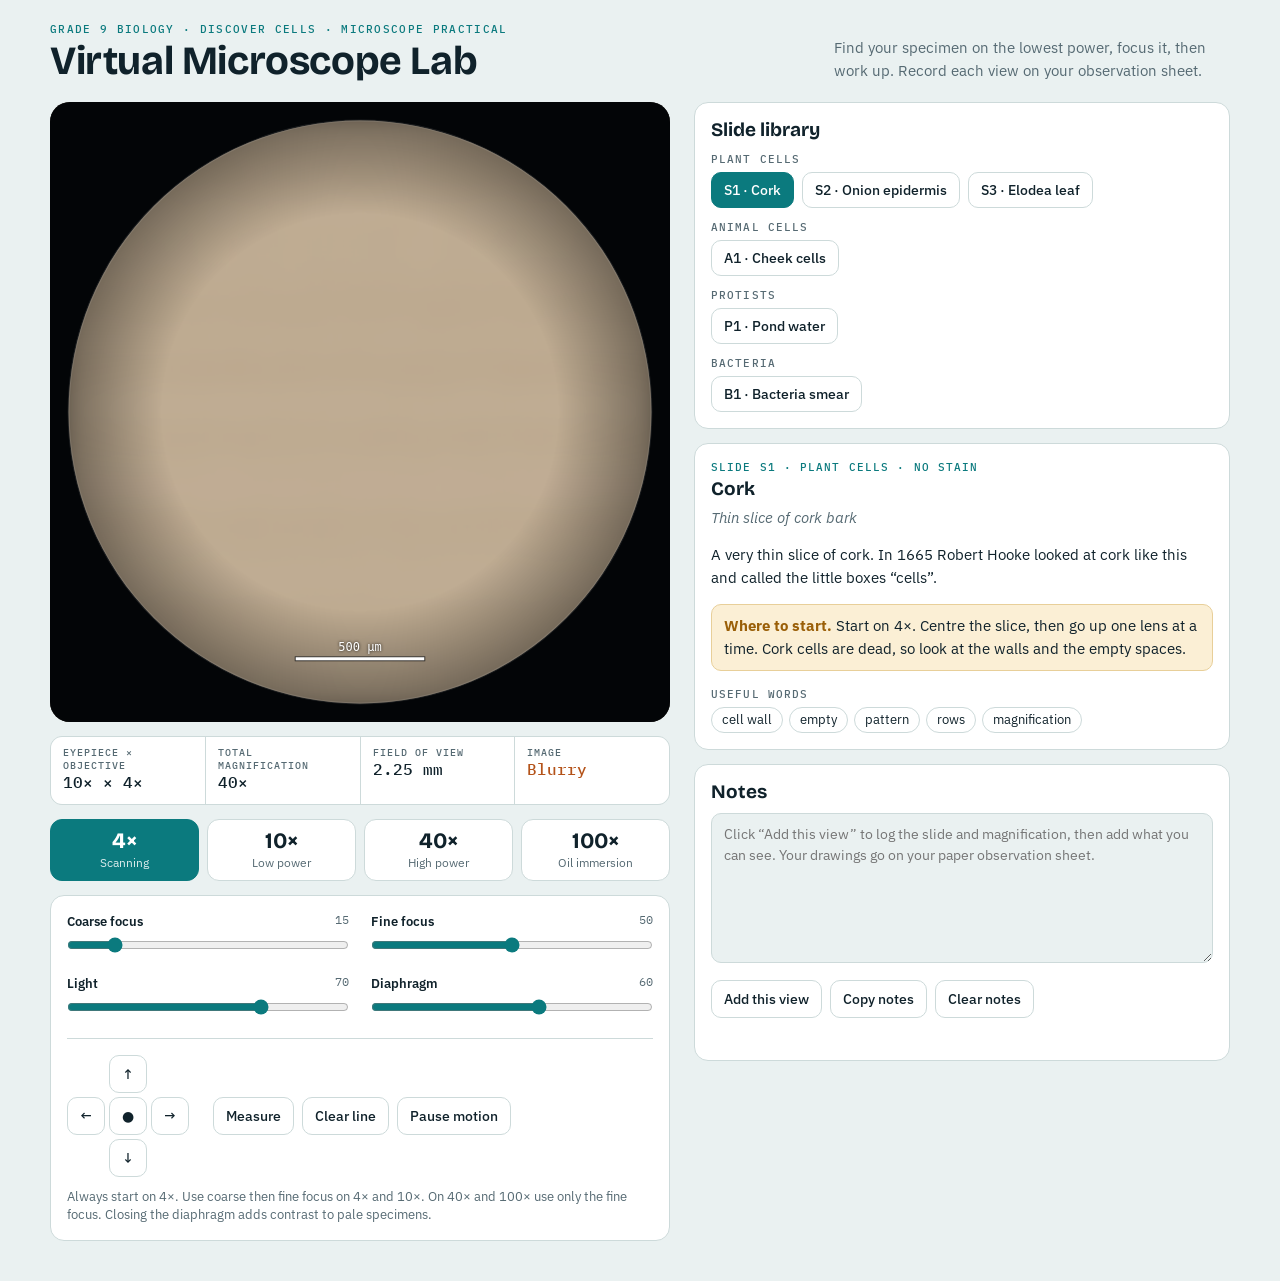
==== index.html @ e0760322 "Add Grade 9 virtual microscope" ====
<!doctype html>
<html lang="en">
<head>
<meta charset="utf-8">
<meta name="viewport" content="width=device-width,initial-scale=1">
<title>Virtual Microscope Lab</title>
<link rel="preconnect" href="https://fonts.googleapis.com">
<link rel="preconnect" href="https://fonts.gstatic.com" crossorigin>
<link href="https://fonts.googleapis.com/css2?family=Bricolage+Grotesque:opsz,wght@12..96,500;12..96,700&family=IBM+Plex+Mono:wght@400;500&family=IBM+Plex+Sans:wght@400;500;600&display=swap" rel="stylesheet">
<style>html{color-scheme:light dark}body{margin:0}</style>
<style>
/* Layout: eyepiece view, objectives and controls on the left; slide library, specimen notes and notebook on the right. */
:root{
  --bg:#eaf1f1; --surface:#ffffff; --ink:#10222b; --muted:#566a73; --line:#cddada;
  --accent:#0b7a7e; --accent-ink:#ffffff; --amber:#9a5f08; --amber-bg:#fbefd5; --amber-line:#e8cf99;
  --field:#05080b; --good:#1c7c4a; --warn:#b4531a;
  --display:'Bricolage Grotesque',system-ui,sans-serif;
  --body:'IBM Plex Sans',system-ui,-apple-system,'Segoe UI',sans-serif;
  --mono:'IBM Plex Mono',ui-monospace,Menlo,Consolas,monospace;
}
@media (prefers-color-scheme: dark){
  :root:not([data-theme="light"]){
    --bg:#0c1417; --surface:#131f24; --ink:#e4eff0; --muted:#8ba2a8; --line:#243940;
    --accent:#43c0c4; --accent-ink:#04191a; --amber:#e8ad3f; --amber-bg:#2b2412; --amber-line:#5a4720;
    --field:#020405; --good:#5bd08f; --warn:#f0925c; color-scheme:dark;
  }
}
:root[data-theme="dark"]{
  --bg:#0c1417; --surface:#131f24; --ink:#e4eff0; --muted:#8ba2a8; --line:#243940;
  --accent:#43c0c4; --accent-ink:#04191a; --amber:#e8ad3f; --amber-bg:#2b2412; --amber-line:#5a4720;
  --field:#020405; --good:#5bd08f; --warn:#f0925c; color-scheme:dark;
}
*{box-sizing:border-box}
body{background:var(--bg);color:var(--ink);font-family:var(--body);font-size:15px;line-height:1.5;
  padding-block:22px 40px;padding-left:max(16px,env(safe-area-inset-left,0px));padding-right:max(16px,env(safe-area-inset-right,0px))}
.app{max-width:1180px;margin:0 auto}
.top{display:flex;flex-wrap:wrap;gap:8px 32px;align-items:flex-end;justify-content:space-between;margin-bottom:20px}
.kicker{margin:0 0 4px;font:500 11px var(--mono);letter-spacing:.12em;text-transform:uppercase;color:var(--accent)}
h1{margin:0;font:700 clamp(26px,4.6vw,40px)/1.05 var(--display);letter-spacing:-.01em;text-wrap:balance}
.lede{margin:0;max-width:44ch;color:var(--muted)}
.lab{display:grid;grid-template-columns:minmax(0,620px) minmax(0,1fr);gap:24px;align-items:start}
@media (max-width:880px){.lab{grid-template-columns:minmax(0,1fr)}}
.left,.right{display:flex;flex-direction:column;gap:14px;min-width:0}
.card{background:var(--surface);border:1px solid var(--line);border-radius:14px;padding:16px}
h2{margin:0 0 10px;font:700 19px/1.2 var(--display);text-wrap:balance}
h3{margin:16px 0 6px;font:500 11px var(--mono);letter-spacing:.1em;text-transform:uppercase;color:var(--muted)}

.stage{position:relative;width:100%;aspect-ratio:1;background:var(--field);border-radius:20px;overflow:hidden;touch-action:none;outline-offset:3px}
.stage canvas{position:absolute;inset:0;width:100%;height:100%;display:block}
#ov{cursor:grab}
.stage.measuring #ov{cursor:crosshair}
.stage.dragging #ov{cursor:grabbing}
.stage .alert{position:absolute;left:12px;right:12px;top:12px;z-index:2;background:var(--amber-bg);color:var(--ink);border:1px solid var(--amber-line);border-radius:10px;padding:8px 12px;font-size:13.5px;pointer-events:none}
.readout{display:grid;grid-template-columns:repeat(4,minmax(0,1fr));gap:1px;background:var(--line);border:1px solid var(--line);border-radius:12px;overflow:hidden}
@media (max-width:520px){.readout{grid-template-columns:repeat(2,minmax(0,1fr))}}
.readout div{background:var(--surface);padding:9px 12px}
.readout small{display:block;font:500 10px var(--mono);letter-spacing:.1em;text-transform:uppercase;color:var(--muted)}
.readout b{font:500 16px var(--mono);font-variant-numeric:tabular-nums}
#rFocus.ok{color:var(--good)} #rFocus.bad{color:var(--warn)}

.turret{display:grid;grid-template-columns:repeat(4,minmax(0,1fr));gap:8px}
.obj{border:1px solid var(--line);background:var(--surface);color:var(--ink);border-radius:12px;padding:10px 6px;cursor:pointer;font-family:var(--body);text-align:center}
.obj b{display:block;font:700 22px/1 var(--display)}
.obj span{display:block;margin-top:3px;font-size:12px;color:var(--muted)}
.obj[aria-pressed="true"]{background:var(--accent);border-color:var(--accent);color:var(--accent-ink)}
.obj[aria-pressed="true"] span{color:inherit;opacity:.85}
button:focus-visible,input:focus-visible,textarea:focus-visible{outline:3px solid var(--accent);outline-offset:2px}
.stage:focus-visible{outline:3px solid var(--accent)}

.sliders{display:grid;grid-template-columns:repeat(2,minmax(0,1fr));gap:14px 22px}
@media (max-width:520px){.sliders{grid-template-columns:minmax(0,1fr)}}
.sliders label{display:flex;justify-content:space-between;font-weight:600;font-size:13px}
.sliders label span{font:400 12px var(--mono);color:var(--muted)}
input[type=range]{width:100%;accent-color:var(--accent);margin:6px 0 0}
.stagebar{display:flex;flex-wrap:wrap;gap:14px 24px;align-items:center;margin-top:16px;padding-top:16px;border-top:1px solid var(--line)}
.dpad{display:grid;grid-template-columns:repeat(3,38px);grid-template-rows:repeat(3,38px);gap:4px}
.dpad button{grid-area:auto}
.btn{border:1px solid var(--line);background:var(--surface);color:var(--ink);border-radius:10px;padding:8px 12px;font:500 14px var(--body);cursor:pointer;min-height:38px}
.btn:hover{border-color:var(--accent)}
.btn[aria-pressed="true"]{background:var(--accent);color:var(--accent-ink);border-color:var(--accent)}
.btnrow{display:flex;flex-wrap:wrap;gap:8px}
.tiny{margin:10px 0 0;font-size:12.5px;color:var(--muted)}

.group{margin:0 0 12px}
.group:last-child{margin:0}
.group h3{margin:0 0 6px}
.slides{display:flex;flex-wrap:wrap;gap:8px}
.slide{border:1px solid var(--line);background:var(--surface);color:var(--ink);border-radius:10px;padding:8px 12px;font:500 14px var(--body);cursor:pointer;text-align:left}
.slide:hover{border-color:var(--accent)}
.slide[aria-pressed="true"]{background:var(--accent);border-color:var(--accent);color:var(--accent-ink)}
.tag{margin:0 0 4px;font:500 11px var(--mono);letter-spacing:.1em;text-transform:uppercase;color:var(--accent)}
.sci{margin:-4px 0 10px;font-style:italic;color:var(--muted)}
.hint{background:var(--amber-bg);border:1px solid var(--amber-line);color:var(--ink);border-radius:10px;padding:10px 12px;margin:12px 0 0}
.hint b{color:var(--amber)}
.words{display:flex;flex-wrap:wrap;gap:6px;list-style:none;margin:0;padding:0}
.words li{border:1px solid var(--line);border-radius:999px;padding:2px 10px;font-size:13px}
.tasks{margin:0;padding-left:20px;display:grid;gap:8px}
.tasks b{font-weight:600;color:var(--accent)}
.formula{margin:12px 0 0;padding:10px 12px;border-left:3px solid var(--accent);background:var(--bg);font:400 13px/1.5 var(--mono)}
textarea{width:100%;min-height:150px;resize:vertical;border:1px solid var(--line);border-radius:10px;background:var(--bg);color:var(--ink);padding:10px 12px;font:400 14px/1.5 var(--body)}
.notebar{display:flex;flex-wrap:wrap;gap:8px;margin:10px 0 0}
.status{min-height:1.4em;margin:8px 0 0;font-size:13px;color:var(--good)}
</style>
</head>
<body>


<div class="app">
  <header class="top">
    <div>
      <p class="kicker">Grade 9 Biology · Discover cells · Microscope practical</p>
      <h1>Virtual Microscope Lab</h1>
    </div>
    <p class="lede">Find your specimen on the lowest power, focus it, then work up. Record each view on your observation sheet.</p>
  </header>

  <main class="lab">
    <section class="left" aria-label="Microscope">
      <div class="stage" id="stage" tabindex="0" role="application" aria-label="Microscope view. Drag or use the arrow keys to move the slide.">
        <canvas id="view"></canvas>
        <canvas id="ov"></canvas>
        <div class="alert" id="alert" role="status" hidden></div>
      </div>

      <div class="readout" aria-live="polite">
        <div><small>Eyepiece × objective</small><b id="rEq">10× × 4×</b></div>
        <div><small>Total magnification</small><b id="rMag">40×</b></div>
        <div><small>Field of view</small><b id="rFov">2.25 mm</b></div>
        <div><small>Image</small><b id="rFocus">Blurry</b></div>
      </div>

      <div class="turret" id="turret" role="group" aria-label="Objective lens"></div>

      <div class="card">
        <div class="sliders">
          <div><label for="coarse">Coarse focus <span id="vCoarse"></span></label><input id="coarse" type="range" min="0" max="100" step="1" value="15"></div>
          <div><label for="fine">Fine focus <span id="vFine"></span></label><input id="fine" type="range" min="0" max="100" step="1" value="50"></div>
          <div><label for="light">Light <span id="vLight"></span></label><input id="light" type="range" min="0" max="100" step="1" value="70"></div>
          <div><label for="dia">Diaphragm <span id="vDia"></span></label><input id="dia" type="range" min="0" max="100" step="1" value="60"></div>
        </div>
        <div class="stagebar">
          <div class="dpad" aria-label="Move the slide">
            <span></span><button class="btn" data-move="up" aria-label="Move slide up">↑</button><span></span>
            <button class="btn" data-move="left" aria-label="Move slide left">←</button><button class="btn" data-move="home" aria-label="Centre the slide">●</button><button class="btn" data-move="right" aria-label="Move slide right">→</button>
            <span></span><button class="btn" data-move="down" aria-label="Move slide down">↓</button><span></span>
          </div>
          <div class="btnrow">
            <button class="btn" id="measure" aria-pressed="false">Measure</button>
            <button class="btn" id="clearM">Clear line</button>
            <button class="btn" id="pause" aria-pressed="false">Pause motion</button>
          </div>
        </div>
        <p class="tiny">Always start on 4×. Use coarse then fine focus on 4× and 10×. On 40× and 100× use only the fine focus. Closing the diaphragm adds contrast to pale specimens.</p>
      </div>
    </section>

    <section class="right" aria-label="Slides and notes">
      <div class="card">
        <h2>Slide library</h2>
        <div id="slides"></div>
      </div>
      <div class="card" id="info"></div>
      <div class="card">
        <h2>Notes</h2>
        <textarea id="notes" aria-label="Notes" placeholder="Click “Add this view” to log the slide and magnification, then add what you can see. Your drawings go on your paper observation sheet."></textarea>
        <div class="notebar">
          <button class="btn" id="addView">Add this view</button>
          <button class="btn" id="copyNotes">Copy notes</button>
          <button class="btn" id="clearNotes">Clear notes</button>
        </div>
        <p class="status" id="status" role="status"></p>
      </div>
    </section>
  </main>
</div>

<script>
(()=>{
'use strict';
const TAU=Math.PI*2;
const $=(s,r=document)=>r.querySelector(s);

/* ---------- seeded random helpers ---------- */
function mulberry(a){return function(){a|=0;a=a+0x6D2B79F5|0;let t=Math.imul(a^a>>>15,1|a);t=t+Math.imul(t^t>>>7,61|t)^t;return((t^t>>>14)>>>0)/4294967296}}
function hash(x,y,s){let h=Math.imul(x|0,374761393)^Math.imul(y|0,668265263)^Math.imul((s|0)+1,1274126177);h=Math.imul(h^(h>>>13),1103515245);return(h^(h>>>16))>>>0}
const rngAt=(x,y,s=0)=>mulberry(hash(x,y,s));

/* ---------- optics ---------- */
const OBJ=[{m:4,name:'Scanning'},{m:10,name:'Low power'},{m:40,name:'High power'},{m:100,name:'Oil immersion'}];
const FOVK=9000;                       /* field of view (µm) = 9000 ÷ objective power */
const OFFSET=[0,2.5,-3.2,4.8];         /* small focus shift between lenses */
const BLURK=[0.5,0.9,1.8,3.2];         /* depth of field gets shallower at high power */

/* ---------- drawing helpers ---------- */
const mw=(V,a,px=1.2)=>Math.max(a,px/V.s);
function world(ctx,V,fn){ctx.save();ctx.translate(V.Wc/2,V.Wc/2);ctx.scale(V.s,V.s);ctx.translate(-V.cx,-V.cy);fn();ctx.restore()}
function eachCell(V,size,pad,cb){
  const hw=V.Wc/2/V.s;
  const x0=Math.floor((V.cx-hw)/size)-pad,x1=Math.floor((V.cx+hw)/size)+pad;
  const y0=Math.floor((V.cy-hw)/size)-pad,y1=Math.floor((V.cy+hw)/size)+pad;
  for(let i=x0;i<=x1;i++)for(let j=y0;j<=y1;j++)cb(i,j);
}
const across=(V,size)=>V.Wc/V.s/size;
const noiseCache={};
function haze(ctx,V,color){
  if(!noiseCache[color]){
    const c=document.createElement('canvas');c.width=c.height=160;const x=c.getContext('2d');const r=mulberry(9);
    for(let i=0;i<900;i++){x.fillStyle=color;x.globalAlpha=.1+r()*.35;x.beginPath();x.arc(r()*160,r()*160,.6+r()*1.4,0,TAU);x.fill()}
    noiseCache[color]=c;
  }
  ctx.save();ctx.fillStyle=ctx.createPattern(noiseCache[color],'repeat');
  ctx.translate(-(V.cx*V.s)%160,-(V.cy*V.s)%160);ctx.fillRect(-160,-160,V.Wc+320,V.Wc+320);ctx.restore();
}
function blob(ctx,pts){ /* smooth closed curve through points */
  const n=pts.length;ctx.beginPath();
  ctx.moveTo((pts[n-1][0]+pts[0][0])/2,(pts[n-1][1]+pts[0][1])/2);
  for(let i=0;i<n;i++){const p=pts[i],q=pts[(i+1)%n];ctx.quadraticCurveTo(p[0],p[1],(p[0]+q[0])/2,(p[1]+q[1])/2)}
  ctx.closePath();
}

/* ---------- specimens ---------- */
/* Bacteria */
function coccus(ctx,V,x,y,r){ctx.beginPath();ctx.arc(x,y,Math.max(r,.8/V.s),0,TAU);ctx.fillStyle='#5b2c8a';ctx.fill()}
function rod(ctx,V,x,y,a,L){ctx.beginPath();ctx.moveTo(x,y);ctx.lineTo(x+Math.cos(a)*L,y+Math.sin(a)*L);ctx.lineCap='round';ctx.strokeStyle='#c4457c';ctx.lineWidth=mw(V,1.15,1.6);ctx.stroke()}
function spiral(ctx,V,x,y,a,L){
  ctx.beginPath();
  for(let u=0;u<=L;u+=.4){const px=x+Math.cos(a)*u-Math.sin(a)*Math.sin(u*2.2)*.9,py=y+Math.sin(a)*u+Math.cos(a)*Math.sin(u*2.2)*.9;u?ctx.lineTo(px,py):ctx.moveTo(px,py)}
  ctx.lineCap='round';ctx.strokeStyle='#b83a78';ctx.lineWidth=mw(V,.8,1.4);ctx.stroke();
}
function drawBacteria(ctx,V){
  if(across(V,30)>50){haze(ctx,V,'#7a3b8f');return}
  world(ctx,V,()=>{
    eachCell(V,30,1,(i,j)=>{
      const r=rngAt(i,j,11),ox=i*30,oy=j*30,k=r();
      if(k<.25)return;
      if(k<.45){const cx=ox+5+r()*20,cy=oy+5+r()*20,n=8+(r()*10|0);
        for(let q=0;q<n;q++){const a=r()*TAU,d=Math.sqrt(r())*3.4;coccus(ctx,V,cx+Math.cos(a)*d,cy+Math.sin(a)*d,.62)}}
      else if(k<.6){let x=ox+4+r()*8,y=oy+4+r()*22,a=r()*TAU;const n=7+(r()*8|0);
        for(let q=0;q<n;q++){coccus(ctx,V,x,y,.62);a+=(r()-.5)*.5;x+=Math.cos(a)*1.25;y+=Math.sin(a)*1.25}}
      else if(k<.85){const n=3+(r()*4|0);for(let q=0;q<n;q++)rod(ctx,V,ox+3+r()*24,oy+3+r()*24,r()*TAU,3.2+r()*1.5)}
      else{for(let q=0;q<2;q++)spiral(ctx,V,ox+3+r()*18,oy+3+r()*22,r()*TAU,8)}
    });
  });
}

/* Pond water protists */
function paramecium(ctx,V,t,ph){
  const L=160,Wd=26;
  ctx.beginPath();
  for(let a=0;a<=TAU+.01;a+=TAU/40){const x=Math.cos(a)*L/2,y=Math.sin(a)*Wd*(1+.3*Math.cos(a));a?ctx.lineTo(x,y):ctx.moveTo(x,y)}
  ctx.closePath();ctx.fillStyle='rgba(205,222,230,.55)';ctx.fill();
  ctx.strokeStyle='rgba(55,95,110,.9)';ctx.lineWidth=mw(V,1.8);ctx.stroke();
  ctx.beginPath();ctx.moveTo(L*.35,-Wd*.2);ctx.quadraticCurveTo(0,Wd*.1,-L*.05,Wd*.05);ctx.strokeStyle='rgba(60,90,100,.5)';ctx.lineWidth=mw(V,3);ctx.stroke();
  ctx.beginPath();ctx.ellipse(-5,0,17,8,0,0,TAU);ctx.fillStyle='rgba(110,90,150,.5)';ctx.fill();
  ctx.beginPath();ctx.arc(-5,6,3,0,TAU);ctx.fillStyle='rgba(90,70,130,.7)';ctx.fill();
  for(const sg of [1,-1]){
    const rr=5+3*(.5+.5*Math.sin(t*.9+(sg>0?0:2)));
    ctx.beginPath();ctx.arc(sg*L*.3,0,rr,0,TAU);ctx.fillStyle='rgba(255,255,255,.75)';ctx.fill();ctx.strokeStyle='rgba(60,95,110,.6)';ctx.lineWidth=mw(V,.9,1);ctx.stroke();
    ctx.beginPath();for(let q=0;q<6;q++){const a=q*TAU/6;ctx.moveTo(sg*L*.3+Math.cos(a)*rr,Math.sin(a)*rr);ctx.lineTo(sg*L*.3+Math.cos(a)*(rr+7),Math.sin(a)*(rr+7))}
    ctx.strokeStyle='rgba(60,95,110,.4)';ctx.stroke();
  }
  ctx.fillStyle='rgba(160,170,90,.6)';
  for(let q=0;q<6;q++){ctx.beginPath();ctx.arc(Math.cos(ph*7+q*2.1)*L*.28,Math.sin(ph*5+q*1.7)*Wd*.45,4.5,0,TAU);ctx.fill()}
  if(V.s>.9){
    ctx.beginPath();
    for(let a=0;a<TAU;a+=TAU/70){
      const ex=Math.cos(a)*L/2,ey=Math.sin(a)*Wd*(1+.3*Math.cos(a)),w=Math.sin(t*14-a*6)*.4;
      const nx=Math.cos(a)*.35,ny=Math.sin(a),nl=Math.hypot(nx,ny),ux=nx/nl,uy=ny/nl;
      const dx=ux*Math.cos(w)-uy*Math.sin(w),dy=ux*Math.sin(w)+uy*Math.cos(w);
      ctx.moveTo(ex,ey);ctx.lineTo(ex+dx*7,ey+dy*7);
    }
    ctx.strokeStyle='rgba(55,95,110,.45)';ctx.lineWidth=.8;ctx.stroke();
  }
}
function euglena(ctx,V,t,ph){
  const sy=1+.14*Math.sin(.9*t+ph);
  ctx.beginPath();
  for(let a=0;a<=TAU+.01;a+=TAU/32){const x=Math.cos(a)*27.5,y=Math.sin(a)*9*sy*(1-.3*Math.cos(a));a?ctx.lineTo(x,y):ctx.moveTo(x,y)}
  ctx.closePath();ctx.fillStyle='rgba(120,195,100,.6)';ctx.fill();ctx.strokeStyle='rgba(35,110,55,.95)';ctx.lineWidth=mw(V,1.3);ctx.stroke();
  ctx.fillStyle='rgba(30,120,50,.8)';
  for(let q=0;q<9;q++){ctx.beginPath();ctx.ellipse(-16+q*3.6,Math.sin(q*2.3+ph)*4.5*sy,3.4,1.6,q,0,TAU);ctx.fill()}
  ctx.beginPath();ctx.arc(-3,0,5,0,TAU);ctx.fillStyle='rgba(70,60,120,.55)';ctx.fill();
  ctx.beginPath();ctx.arc(20,-3,1.8,0,TAU);ctx.fillStyle='#c8321e';ctx.fill();
  ctx.beginPath();ctx.arc(18,3,2.6,0,TAU);ctx.fillStyle='rgba(255,255,255,.75)';ctx.fill();
  ctx.beginPath();ctx.moveTo(27,0);
  for(let u=0;u<=45;u+=3)ctx.lineTo(27+u,Math.sin(u*.28-t*18)*(2+u*.05));
  ctx.strokeStyle='rgba(40,110,60,.85)';ctx.lineWidth=mw(V,.9,1);ctx.stroke();
}
function amoeba(ctx,V,t,ph){
  const R=95,N=36,pts=[];
  for(let i=0;i<N;i++){
    const a=i/N*TAU,rr=R*(1+.16*Math.sin(3*a+.35*t+ph)+.12*Math.sin(5*a-.28*t+ph*2)+.3*Math.pow(Math.max(0,Math.sin(2*a+.18*t+ph*3)),3));
    pts.push([Math.cos(a)*rr,Math.sin(a)*rr]);
  }
  blob(ctx,pts);ctx.fillStyle='rgba(196,210,205,.42)';ctx.fill();ctx.strokeStyle='rgba(70,105,100,.85)';ctx.lineWidth=mw(V,2);ctx.stroke();
  const g=mulberry(Math.floor(ph*1000));ctx.fillStyle='rgba(110,130,120,.45)';
  for(let q=0;q<40;q++){const a=g()*TAU,d=Math.sqrt(g())*R*.7;ctx.beginPath();ctx.arc(Math.cos(a)*d,Math.sin(a)*d,1.2+g()*1.6,0,TAU);ctx.fill()}
  ctx.beginPath();ctx.arc(-10,8,16,0,TAU);ctx.fillStyle='rgba(95,80,125,.5)';ctx.fill();ctx.strokeStyle='rgba(70,60,110,.7)';ctx.lineWidth=mw(V,1,1);ctx.stroke();
  ctx.beginPath();ctx.arc(-10,8,5,0,TAU);ctx.fillStyle='rgba(60,45,95,.7)';ctx.fill();
  ctx.beginPath();ctx.arc(42,-26,9+3*Math.sin(t*.8+ph),0,TAU);ctx.fillStyle='rgba(255,255,255,.7)';ctx.fill();ctx.strokeStyle='rgba(60,95,110,.6)';ctx.stroke();
  ctx.beginPath();ctx.arc(-38,-30,12,0,TAU);ctx.fillStyle='rgba(210,225,200,.65)';ctx.fill();ctx.stroke();
  ctx.beginPath();ctx.arc(-38,-30,4.5,0,TAU);ctx.fillStyle='rgba(60,150,70,.85)';ctx.fill();
}
function drawPond(ctx,V,t){
  world(ctx,V,()=>{
    eachCell(V,500,1,(i,j)=>{
      const r=rngAt(i,j,21);
      for(let q=0;q<10;q++){const x=(i+r())*500,y=(j+r())*500,d=2+r()*7;ctx.fillStyle='rgba(120,120,90,'+(.15+r()*.25).toFixed(2)+')';ctx.beginPath();ctx.arc(x,y,d,0,TAU);ctx.fill()}
      for(let q=0;q<4;q++){const x=(i+r())*500,y=(j+r())*500,d=6+r()*3;ctx.fillStyle='rgba(90,170,80,.65)';ctx.beginPath();ctx.arc(x,y,d,0,TAU);ctx.fill();ctx.strokeStyle='rgba(40,110,50,.8)';ctx.lineWidth=mw(V,1,1);ctx.stroke()}
      const n=1+(r()<.7?1:0)+(r()<.25?1:0);
      for(let q=0;q<n;q++){
        const kind=r(),bx=(i+r())*500,by=(j+r())*500,m=kind>=.75?.25:1;
        const ax=(60+r()*110)*m,ay=(40+r()*100)*m,wx=.5+r()*.5,wy=.4+r()*.5,px=r()*TAU,py=r()*TAU,ph=r()*TAU;
        const x=bx+ax*Math.sin(wx*t+px),y=by+ay*Math.sin(wy*t+py);
        const h=Math.atan2(ay*wy*Math.cos(wy*t+py),ax*wx*Math.cos(wx*t+px));
        ctx.save();ctx.translate(x,y);
        if(kind<.4){ctx.rotate(h);paramecium(ctx,V,t,ph)}
        else if(kind<.75){ctx.rotate(h);euglena(ctx,V,t,ph)}
        else{ctx.rotate(ph*.2);amoeba(ctx,V,t,ph)}
        ctx.restore();
      }
    });
  });
}

/* Onion epidermis */
const onX=(i,j)=>i*250+((j&1)?125:0)+(rngAt(i,j,31)()-.5)*36;
const onY=j=>j*92+(rngAt(0,j,32)()-.5)*10;
function drawOnion(ctx,V){
  const hw=V.Wc/2/V.s,j0=Math.floor((V.cy-hw)/92)-1,j1=Math.floor((V.cy+hw)/92)+1;
  world(ctx,V,()=>{
    for(let j=j0;j<=j1;j++){
      const t=onY(j),b=onY(j+1),i0=Math.floor((V.cx-hw)/250)-1,i1=Math.floor((V.cx+hw)/250)+1;
      for(let i=i0;i<=i1;i++){
        const l=onX(i,j),rt=onX(i+1,j),c=9,mid=(t+b)/2;
        ctx.beginPath();ctx.moveTo(l+c,t);ctx.lineTo(rt-c,t);ctx.lineTo(rt,t+c);ctx.lineTo(rt,b-c);ctx.lineTo(rt-c,b);ctx.lineTo(l+c,b);ctx.lineTo(l,b-c);ctx.lineTo(l,t+c);ctx.closePath();
        ctx.fillStyle='rgba(236,200,120,.5)';ctx.fill();ctx.strokeStyle='rgba(150,100,40,.9)';ctx.lineWidth=mw(V,2.6,1.2);ctx.lineJoin='round';ctx.stroke();
        ctx.beginPath();ctx.ellipse((l+rt)/2,mid,(rt-l)/2-16,(b-t)/2-10,0,0,TAU);ctx.fillStyle='rgba(255,243,208,.55)';ctx.fill();
        const r=rngAt(i,j,33),nx=l+28+r()*((rt-l)*.5),ny=mid+(r()-.5)*22;
        ctx.strokeStyle='rgba(170,120,50,.45)';ctx.lineWidth=mw(V,.9,1);
        ctx.beginPath();ctx.moveTo(nx,ny);ctx.lineTo(l+3,mid+(r()-.5)*30);ctx.moveTo(nx,ny);ctx.lineTo(nx+(r()-.5)*40,t+3);ctx.moveTo(nx,ny);ctx.lineTo(nx+(r()-.5)*40,b-3);ctx.stroke();
        ctx.beginPath();ctx.ellipse(nx,ny,12,9,r()*.6,0,TAU);ctx.fillStyle='rgba(150,90,30,.78)';ctx.fill();ctx.strokeStyle='rgba(95,55,15,.9)';ctx.lineWidth=mw(V,1.2,1);ctx.stroke();
        ctx.beginPath();ctx.arc(nx+1,ny,3.2,0,TAU);ctx.fillStyle='rgba(80,42,10,.85)';ctx.fill();
      }
    }
  });
}

/* Cork (Hooke) */
function drawCork(ctx,V){
  if(across(V,34)>90){haze(ctx,V,'#7a5028');return}
  const hw=V.Wc/2/V.s,j0=Math.floor((V.cy-hw)/22)-1,j1=Math.floor((V.cy+hw)/22)+1;
  const i0=Math.floor((V.cx-hw)/34)-1,i1=Math.floor((V.cx+hw)/34)+1;
  world(ctx,V,()=>{
    for(let j=j0;j<=j1;j++){
      const t=j*22+(rngAt(0,j,61)()-.5)*3,b=(j+1)*22+(rngAt(0,j+1,61)()-.5)*3;
      const xb=i=>i*34+((j&1)?17:0)+(rngAt(i,j,62)()-.5)*7;
      for(let i=i0;i<=i1;i++){
        const l=xb(i),r=xb(i+1);
        ctx.beginPath();ctx.rect(l,t,r-l,b-t);
        ctx.fillStyle='rgba(247,236,214,.9)';ctx.fill();ctx.strokeStyle='rgba(124,80,38,.95)';ctx.lineWidth=mw(V,1.7,1);ctx.stroke();
        const g=rngAt(i,j,63);
        if(g()<.12){ctx.fillStyle='rgba(150,100,50,.35)';ctx.beginPath();ctx.arc(l+(r-l)*g(),t+(b-t)*g(),1.6,0,TAU);ctx.fill()}
      }
    }
  });
}

/* Human cheek cells */
function drawCheek(ctx,V){
  world(ctx,V,()=>{
    eachCell(V,110,1,(i,j)=>{
      const r=rngAt(i,j,71);if(r()<.2)return;
      const x=(i+.2+r()*.6)*110,y=(j+.2+r()*.6)*110,R=26+r()*10,rot=r()*TAU,pts=[];
      for(let k=0;k<10;k++){const a=k/10*TAU;pts.push([x+Math.cos(a+rot)*R*(.85+r()*.3),y+Math.sin(a+rot)*R*(.85+r()*.3)])}
      blob(ctx,pts);ctx.fillStyle='rgba(176,205,232,.55)';ctx.fill();ctx.strokeStyle='rgba(60,100,170,.85)';ctx.lineWidth=mw(V,1.4,1);ctx.stroke();
      ctx.beginPath();ctx.moveTo(x-R*.6,y+R*.4);ctx.quadraticCurveTo(x,y+(r()-.5)*R*.5,x+R*.5,y+R*.5);ctx.strokeStyle='rgba(60,100,170,.3)';ctx.lineWidth=mw(V,.9,.8);ctx.stroke();
      ctx.beginPath();ctx.arc(x+(r()-.5)*8,y+(r()-.5)*8,5+r()*1.5,0,TAU);ctx.fillStyle='rgba(40,60,150,.78)';ctx.fill();
      ctx.fillStyle='rgba(70,100,170,.4)';
      for(let q=0;q<14;q++){const a=r()*TAU,d=Math.sqrt(r())*R*.8;ctx.beginPath();ctx.arc(x+Math.cos(a)*d,y+Math.sin(a)*d,.9,0,TAU);ctx.fill()}
    });
  });
}

/* Elodea leaf with moving chloroplasts */
function drawElodea(ctx,V,t){
  const hw=V.Wc/2/V.s,j0=Math.floor((V.cy-hw)/30)-1,j1=Math.floor((V.cy+hw)/30)+1,i0=Math.floor((V.cx-hw)/75)-2,i1=Math.floor((V.cx+hw)/75)+1,detail=V.s>.5;
  world(ctx,V,()=>{
    for(let j=j0;j<=j1;j++)for(let i=i0;i<=i1;i++){
      const g=rngAt(i,j,81),l=i*75+((j&1)?20:0),tp=j*30,w=75,h=30,cx=l+w/2,cy=tp+h/2;
      ctx.beginPath();ctx.rect(l+.8,tp+.8,w-1.6,h-1.6);ctx.fillStyle=detail?'rgba(200,228,180,.5)':'rgba(120,180,90,.75)';ctx.fill();
      ctx.strokeStyle='rgba(70,110,60,.9)';ctx.lineWidth=mw(V,1.6,1);ctx.stroke();
      if(detail){
        ctx.fillStyle='rgba(48,140,52,.9)';const ph=g()*TAU,dir=g()<.5?1:-1;
        for(let k=0;k<14;k++){const a=k*TAU/14+t*.12*dir+ph;ctx.beginPath();ctx.ellipse(cx+Math.cos(a)*(w/2-6),cy+Math.sin(a)*(h/2-5),3.2,2.2,a,0,TAU);ctx.fill()}
      }
    }
  });
}

/* ---------- slide catalogue ---------- */
const SLIDES=[
 {id:'S1',name:'Cork',sci:'Thin slice of cork bark',group:'Plant cells',stain:'No stain',bg:'#efe3c8',bound:1500,ideal:48,animated:false,draw:drawCork,
  desc:'A very thin slice of cork. In 1665 Robert Hooke looked at cork like this and called the little boxes “cells”.',
  hint:'Start on 4×. Centre the slice, then go up one lens at a time. Cork cells are dead, so look at the walls and the empty spaces.',
  words:['cell wall','empty','pattern','rows','magnification']},
 {id:'S2',name:'Onion epidermis',sci:'Thin layer of onion bulb cells',group:'Plant cells',stain:'Iodine',bg:'#f6edd7',bound:2000,ideal:50,animated:false,draw:drawOnion,
  desc:'A thin layer of cells from an onion bulb. Iodine stain makes the nucleus easier to see.',
  hint:'Start on 10×. On 40× one cell fills much of the view. Look for a dark spot inside each cell.',
  words:['cell wall','cytoplasm','nucleus','vacuole','stain']},
 {id:'S3',name:'Elodea leaf',sci:'Leaf of a water plant',group:'Plant cells',stain:'Live, no stain',bg:'#eaf2e2',bound:1500,ideal:56,animated:true,draw:drawElodea,
  desc:'A whole leaf from the water plant Elodea. It is only two cells thick. The green discs are chloroplasts, and they drift slowly around the cell.',
  hint:'Use 10×, then 40×. Look for green discs moving around the edge of a cell.',
  words:['chloroplast','cell wall','vacuole','cytoplasm','moving']},
 {id:'A1',name:'Cheek cells',sci:'Human cheek (epithelial) cells',group:'Animal cells',stain:'Methylene blue',bg:'#f1f4f8',bound:1200,ideal:42,animated:false,draw:drawCheek,
  desc:'Cells gently scraped from the inside of a cheek and stained blue. The cells are flat and are often spaced out on the slide.',
  hint:'The cells are small and spread out. Scan on 4×, centre one, then go up to 40×.',
  words:['nucleus','cytoplasm','flat','irregular','stain']},
 {id:'P1',name:'Pond water',sci:'Paramecium, Euglena and Amoeba',group:'Protists',stain:'Live wet mount',bg:'#e9f0ee',bound:2500,ideal:38,animated:true,draw:drawPond,
  desc:'A drop of pond water. These single-celled organisms are alive and moving. Each one moves in a different way.',
  hint:'Start on 4× and look for movement. Move up to 10× or 40× and shift the slide to follow one. “Pause motion” helps you draw.',
  words:['single-celled','cilia','flagellum','moves','chloroplast']},
 {id:'B1',name:'Bacteria smear',sci:'Mixed bacteria',group:'Bacteria',stain:'Gram stain',bg:'#f1e6ee',bound:600,ideal:46,animated:false,draw:drawBacteria,
  desc:'A dried smear of bacteria. Bacteria are much smaller than the cells in the other slides.',
  hint:'Find the smear on 10×, then go to 100× and use only the fine focus. Look for round, rod and spiral shapes.',
  words:['round','rod','spiral','chains','clusters']}
];

/* ---------- state ---------- */
const st={slide:0,obj:0,cx:0,cy:0,coarse:15,fine:50,light:70,dia:60,measure:false,pts:[],paused:false};
let dirty=true,simT=0,lastTs=0,dpr=1,Wc=600,cssW=600,dragging=false,lx=0,ly=0,moved=false;
const view=$('#view'),ov=$('#ov'),stage=$('#stage'),vctx=view.getContext('2d'),octx=ov.getContext('2d');
const SL=()=>SLIDES[st.slide];
const fov=()=>FOVK/OBJ[st.obj].m;
const clamp=(v,a,b)=>Math.max(a,Math.min(b,v));
try{if(window.matchMedia('(prefers-reduced-motion: reduce)').matches)st.paused=true}catch(e){}

/* ---------- optics model ---------- */
function focusErr(){
  const f=st.coarse+(st.fine-50)*.12;
  return Math.abs(f-(SL().ideal+OFFSET[st.obj]));
}
function blurPx(){return Math.min(14,Math.max(0,focusErr()-.2)*BLURK[st.obj])}
function applyFilter(){
  const br=(.25+st.light/100*1.1)*(.72+.28*st.dia/100),ct=1.55-.9*st.dia/100;
  view.style.filter='blur('+blurPx().toFixed(2)+'px) brightness('+br.toFixed(2)+') contrast('+ct.toFixed(2)+')';
}
function fmtLen(um){return um>=1000?(um/1000).toFixed(um>=10000?0:2).replace(/\.?0+$/,'')+' mm':(um>=10?um.toFixed(0):um.toFixed(1))+' µm'}

/* ---------- safety alert ---------- */
const alertEl=$('#alert');let alertTimer=0,crashed=false;
function flash(msg,ms){alertEl.textContent=msg;alertEl.hidden=false;clearTimeout(alertTimer);if(ms)alertTimer=setTimeout(()=>{if(!crashed)alertEl.hidden=true},ms)}
function checkCrash(){
  const f=st.coarse+(st.fine-50)*.12,hit=st.obj>=2&&f>SL().ideal+OFFSET[st.obj]+6;
  if(hit&&!crashed){crashed=true;flash('The objective is touching the slide. Lower the stage with the coarse focus.',0)}
  else if(!hit&&crashed){crashed=false;alertEl.hidden=true}
}

/* ---------- readouts ---------- */
function updateReadout(){
  const f=fov(),b=blurPx();
  $('#rEq').textContent='10× × '+OBJ[st.obj].m+'×';
  $('#rMag').textContent=OBJ[st.obj].m*10+'×';
  $('#rFov').textContent=fmtLen(f);
  const r=$('#rFocus');r.textContent=b<.6?'Sharp':b<3?'Almost':'Blurry';r.className=b<.6?'ok':'bad';
  $('#vCoarse').textContent=st.coarse;$('#vFine').textContent=st.fine;$('#vLight').textContent=st.light;$('#vDia').textContent=st.dia;
  applyFilter();checkCrash();
}

/* ---------- rendering ---------- */
function geom(){const D=Wc*.94,f=fov();return{D,f,s:D/f}}
function render(t){
  const g=geom(),V={cx:st.cx,cy:st.cy,fov:g.f,s:g.s,Wc,t};
  vctx.setTransform(1,0,0,1,0,0);vctx.fillStyle=SL().bg;vctx.fillRect(0,0,Wc,Wc);
  SL().draw(vctx,V,t);
}
function niceBar(um){const steps=[1,2,5,10,20,50,100,200,500,1000,2000];let b=steps[0];for(const s of steps)if(Math.abs(s-um)<Math.abs(b-um))b=s;return b}
function toScreen(p){const g=geom();return[Wc/2+(p[0]-st.cx)*g.s,Wc/2+(p[1]-st.cy)*g.s]}
function drawOverlay(){
  const g=geom(),c=octx;c.setTransform(1,0,0,1,0,0);c.clearRect(0,0,Wc,Wc);
  c.save();c.fillStyle='#030507';c.beginPath();c.rect(0,0,Wc,Wc);c.arc(Wc/2,Wc/2,g.D/2,0,TAU);c.fill('evenodd');c.restore();
  const rg=c.createRadialGradient(Wc/2,Wc/2,g.D*.34,Wc/2,Wc/2,g.D/2);rg.addColorStop(0,'rgba(0,0,0,0)');rg.addColorStop(1,'rgba(0,0,0,.38)');
  c.fillStyle=rg;c.beginPath();c.arc(Wc/2,Wc/2,g.D/2,0,TAU);c.fill();
  c.strokeStyle='rgba(255,255,255,.1)';c.lineWidth=2*dpr;c.beginPath();c.arc(Wc/2,Wc/2,g.D/2,0,TAU);c.stroke();
  /* scale bar */
  const bar=niceBar(g.f*.2),bw=bar*g.s,y=Wc/2+g.D/2*.84,x0=Wc/2-bw/2;
  c.fillStyle='#fff';c.strokeStyle='rgba(0,0,0,.7)';c.lineWidth=1*dpr;c.fillRect(x0,y,bw,4*dpr);c.strokeRect(x0,y,bw,4*dpr);
  c.font=(12*dpr)+'px "IBM Plex Mono",monospace';c.textAlign='center';c.fillStyle='#fff';c.shadowColor='rgba(0,0,0,.9)';c.shadowBlur=3*dpr;
  c.fillText(fmtLen(bar),Wc/2,y-6*dpr);c.shadowBlur=0;
  /* measurement */
  if(st.pts.length){
    c.strokeStyle='#e8ad3f';c.fillStyle='#e8ad3f';c.lineWidth=2*dpr;
    const P=st.pts.map(toScreen);
    P.forEach(p=>{c.beginPath();c.arc(p[0],p[1],4*dpr,0,TAU);c.fill()});
    if(P.length===2){
      c.beginPath();c.moveTo(P[0][0],P[0][1]);c.lineTo(P[1][0],P[1][1]);c.stroke();
      const d=Math.hypot(st.pts[1][0]-st.pts[0][0],st.pts[1][1]-st.pts[0][1]);
      c.font='600 '+(14*dpr)+'px "IBM Plex Mono",monospace';c.shadowColor='rgba(0,0,0,.95)';c.shadowBlur=4*dpr;
      c.fillText(fmtLen(d),(P[0][0]+P[1][0])/2,(P[0][1]+P[1][1])/2-10*dpr);c.shadowBlur=0;
    }
  }
}
function loop(ts){
  const dt=lastTs?(ts-lastTs)/1000:0;lastTs=ts;
  if(!st.paused)simT+=Math.min(dt,.1);
  if(dirty||(SL().animated&&!st.paused)){render(simT);drawOverlay();dirty=false}
  requestAnimationFrame(loop);
}

/* ---------- layout ---------- */
function resize(){
  const r=stage.getBoundingClientRect();dpr=Math.min(2,window.devicePixelRatio||1);cssW=r.width||600;
  Wc=Math.max(200,Math.round(cssW*dpr));view.width=ov.width=Wc;view.height=ov.height=Wc;dirty=true;
}
if(window.ResizeObserver)new ResizeObserver(resize).observe(stage);else window.addEventListener('resize',resize);

/* ---------- interaction ---------- */
function clampPos(){const b=SL().bound;st.cx=clamp(st.cx,-b,b);st.cy=clamp(st.cy,-b,b)}
function pointerWorld(e){
  const r=ov.getBoundingClientRect(),g=geom(),px=(e.clientX-r.left)/r.width*Wc,py=(e.clientY-r.top)/r.height*Wc;
  return[st.cx+(px-Wc/2)/g.s,st.cy+(py-Wc/2)/g.s];
}
ov.addEventListener('pointerdown',e=>{
  if(st.measure){
    if(st.pts.length>=2)st.pts=[];
    st.pts.push(pointerWorld(e));dirty=true;return;
  }
  dragging=true;lx=e.clientX;ly=e.clientY;ov.setPointerCapture(e.pointerId);stage.classList.add('dragging');
});
ov.addEventListener('pointermove',e=>{
  if(!dragging)return;
  const g=geom(),k=Wc/ov.getBoundingClientRect().width/g.s;
  st.cx-=(e.clientX-lx)*k;st.cy-=(e.clientY-ly)*k;lx=e.clientX;ly=e.clientY;clampPos();dirty=true;
});
const endDrag=()=>{dragging=false;stage.classList.remove('dragging')};
ov.addEventListener('pointerup',endDrag);ov.addEventListener('pointercancel',endDrag);
function nudge(dir){
  const step=fov()*.22;
  if(dir==='up')st.cy-=step;else if(dir==='down')st.cy+=step;else if(dir==='left')st.cx-=step;else if(dir==='right')st.cx+=step;else{st.cx=0;st.cy=0}
  clampPos();dirty=true;
}
document.querySelectorAll('[data-move]').forEach(b=>b.addEventListener('click',()=>nudge(b.dataset.move)));
stage.addEventListener('keydown',e=>{
  const m={ArrowUp:'up',ArrowDown:'down',ArrowLeft:'left',ArrowRight:'right'}[e.key];
  if(m){e.preventDefault();nudge(m)}
});

/* turret */
const turret=$('#turret');
OBJ.forEach((o,i)=>{
  const b=document.createElement('button');b.className='obj';b.type='button';
  b.innerHTML='<b>'+o.m+'×</b><span>'+o.name+'</span>';
  b.addEventListener('click',()=>{st.obj=i;st.pts=[];syncUI();dirty=true});
  turret.appendChild(b);
});
/* sliders */
[['coarse','coarse'],['fine','fine'],['light','light'],['dia','dia']].forEach(([id,key])=>{
  $('#'+id).addEventListener('input',e=>{st[key]=+e.target.value;updateReadout();if(key==='coarse'&&st.obj>=2&&!crashed)flash('Use only the fine focus on 40× and 100×.',3500);dirty=true});
});
$('#measure').addEventListener('click',()=>{st.measure=!st.measure;st.pts=[];syncUI();dirty=true});
$('#clearM').addEventListener('click',()=>{st.pts=[];dirty=true});
$('#pause').addEventListener('click',()=>{st.paused=!st.paused;syncUI()});

/* slide library */
function buildLibrary(){
  const host=$('#slides'),groups={};
  SLIDES.forEach((s,i)=>{(groups[s.group]=groups[s.group]||[]).push(i)});
  Object.keys(groups).forEach(g=>{
    const wrap=document.createElement('div');wrap.className='group';
    wrap.innerHTML='<h3>'+g+'</h3><div class="slides"></div>';
    groups[g].forEach(i=>{
      const b=document.createElement('button');b.type='button';b.className='slide';b.dataset.i=i;b.textContent=SLIDES[i].id+' · '+SLIDES[i].name;
      b.addEventListener('click',()=>loadSlide(i));wrap.lastChild.appendChild(b);
    });
    host.appendChild(wrap);
  });
}
function loadSlide(i){
  crashed=false;alertEl.hidden=true;st.slide=i;st.obj=0;st.cx=0;st.cy=0;st.pts=[];st.coarse=10+(i*7)%16;st.fine=50;
  $('#coarse').value=st.coarse;$('#fine').value=st.fine;
  renderInfo();syncUI();dirty=true;
}
function renderInfo(){
  const s=SL();
  $('#info').innerHTML='<p class="tag">Slide '+s.id+' · '+s.group+' · '+s.stain+'</p><h2>'+s.name+'</h2><p class="sci">'+s.sci+'</p><p>'+s.desc+'</p>'
   +'<div class="hint"><b>Where to start.</b> '+s.hint+'</div>'
   +'<h3>Useful words</h3><ul class="words">'+s.words.map(w=>'<li>'+w+'</li>').join('')+'</ul>';
}
function syncUI(){
  turret.querySelectorAll('.obj').forEach((b,i)=>b.setAttribute('aria-pressed',i===st.obj));
  document.querySelectorAll('.slide').forEach(b=>b.setAttribute('aria-pressed',+b.dataset.i===st.slide));
  $('#measure').setAttribute('aria-pressed',st.measure);$('#measure').textContent=st.measure?'Measuring: click two points':'Measure';
  stage.classList.toggle('measuring',st.measure);
  $('#pause').setAttribute('aria-pressed',st.paused);$('#pause').textContent=st.paused?'Resume motion':'Pause motion';
  updateReadout();
}

/* notebook */
const notes=$('#notes'),status=$('#status');
try{notes.value=localStorage.getItem('ens-scope-notes')||''}catch(e){}
const saveNotes=()=>{try{localStorage.setItem('ens-scope-notes',notes.value)}catch(e){}};
notes.addEventListener('input',saveNotes);
const say=m=>{status.textContent=m;setTimeout(()=>{if(status.textContent===m)status.textContent=''},3500)};
$('#addView').addEventListener('click',()=>{
  const s=SL(),line='• Slide '+s.id+' ('+s.name+') | Eyepiece 10× × Objective '+OBJ[st.obj].m+'× = '+OBJ[st.obj].m*10+'× total | field of view '+fmtLen(fov())+'\n  I can see: ';
  notes.value+=(notes.value&&!notes.value.endsWith('\n')?'\n':'')+line;saveNotes();notes.focus();notes.setSelectionRange(notes.value.length,notes.value.length);
  say('View added to your notebook.');
});
$('#copyNotes').addEventListener('click',()=>{
  const fallback=()=>{notes.focus();notes.select();let ok=false;try{ok=document.execCommand('copy')}catch(e){}say(ok?'Notes copied.':'Press Ctrl+C (or Cmd+C) to copy the selected notes.')};
  if(navigator.clipboard&&navigator.clipboard.writeText){navigator.clipboard.writeText(notes.value).then(()=>say('Notes copied.'),fallback)}else fallback();
});
$('#clearNotes').addEventListener('click',()=>{
  if(!notes.value)return;
  if(status.dataset.confirm==='1'){notes.value='';saveNotes();status.dataset.confirm='';say('Notes cleared.');return}
  status.dataset.confirm='1';say('Click “Clear notes” again to delete everything.');
  setTimeout(()=>{status.dataset.confirm=''},3600);
});

/* ---------- start ---------- */
buildLibrary();renderInfo();syncUI();resize();
requestAnimationFrame(loop);
})();
</script>

</body>
</html>
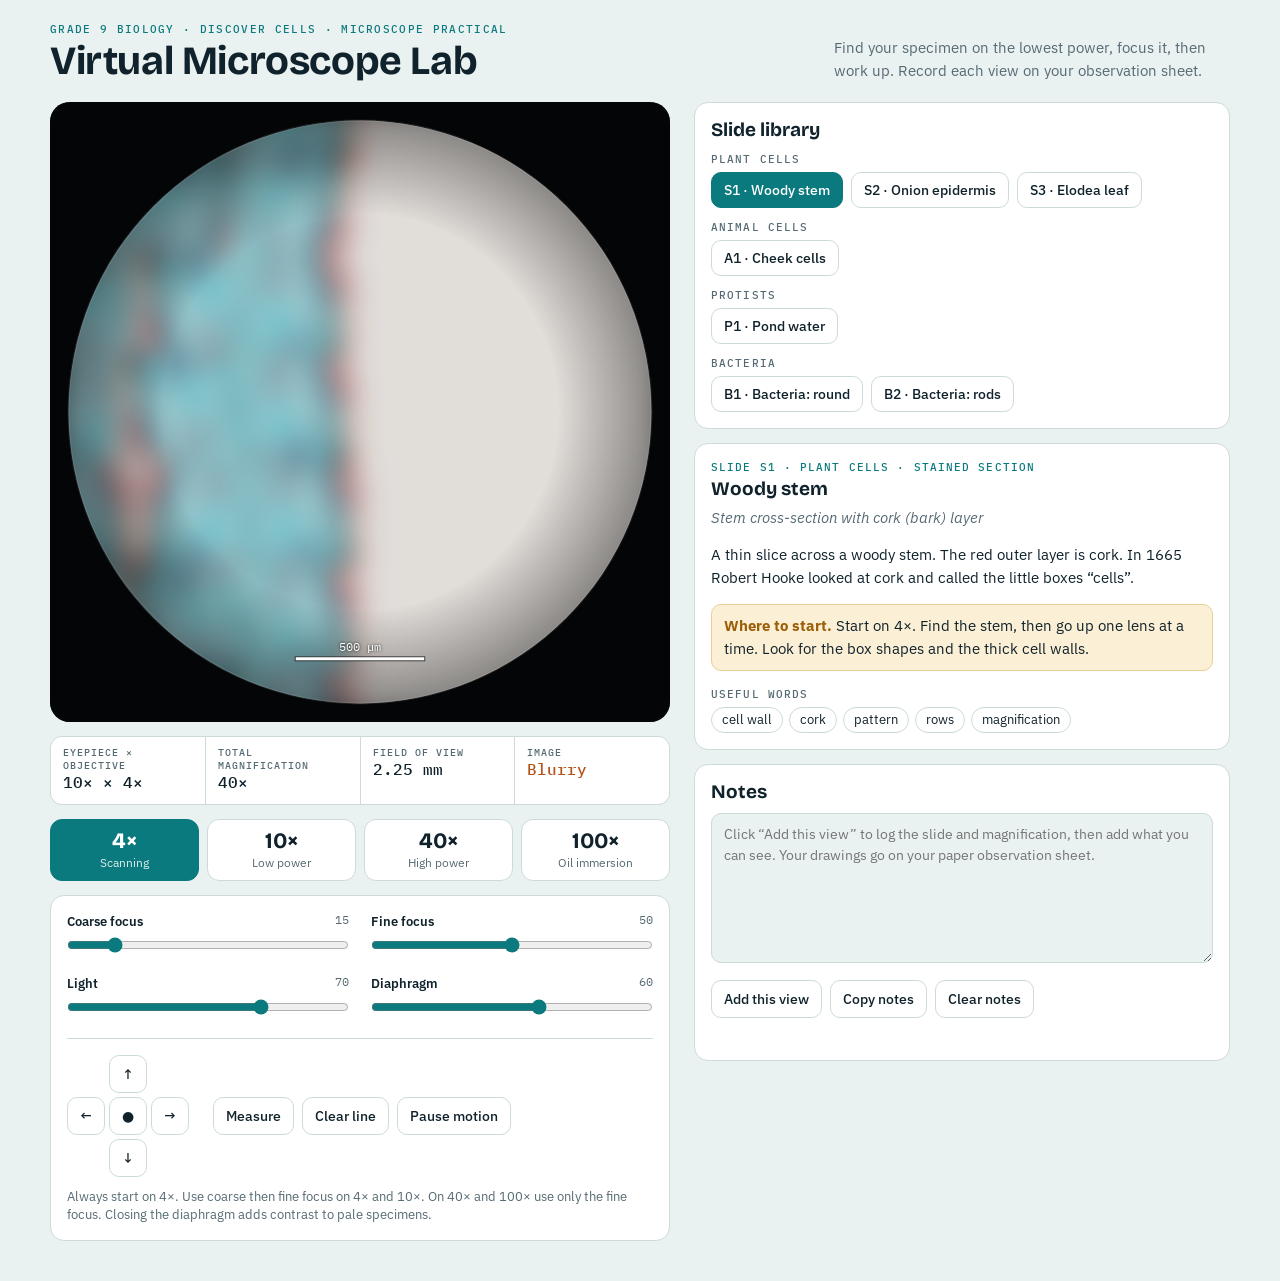
==== commit 9611f1eb: "Use real micrographs for all slides Co-Authored-By: Claude Sonnet 5.5 <noreply@anthropic.com> Claude" ====
--- a/index.html
+++ b/index.html
@@ -104,7 +104,6 @@
 </head>
 <body>
 
-
 <div class="app">
   <header class="top">
     <div>
@@ -174,6 +173,7 @@
   </main>
 </div>
 
+<script>window.__IMG={"stem": "[data-uri]", "onion": "[data-uri]", "elodea": "[data-uri]", "cheek": "[data-uri]", "amoeba": "[data-uri]